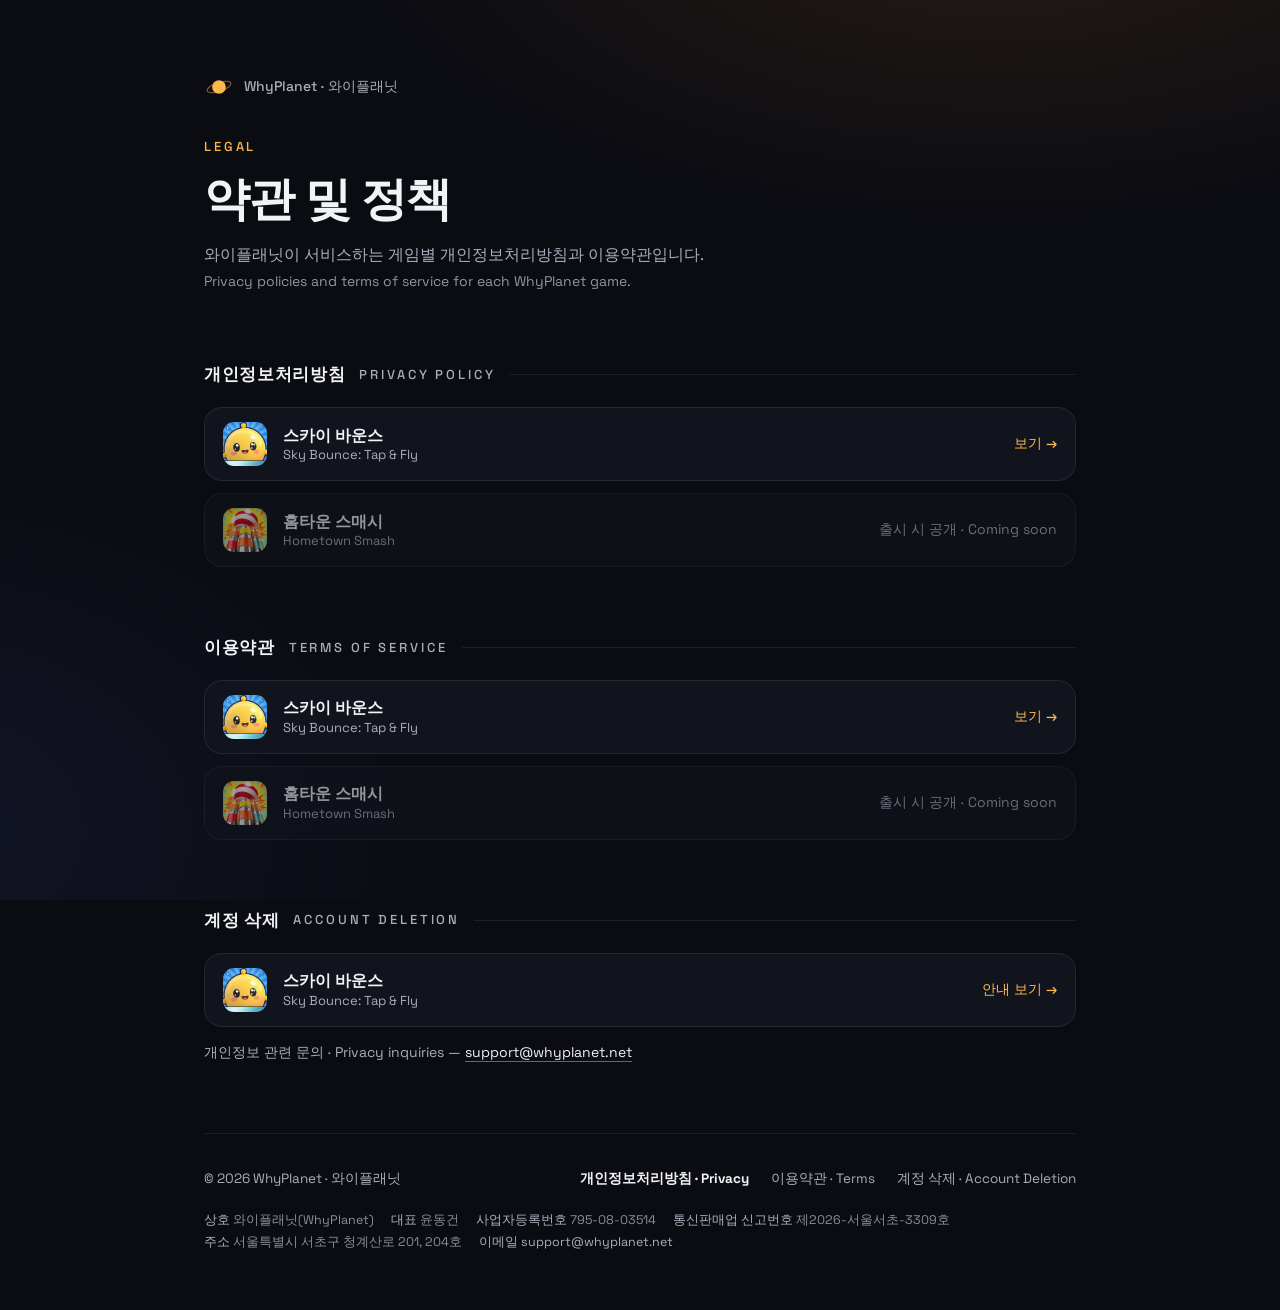
==== legal/index.html @ b54e80c0 "Legal: 회사 「약관 및 정책」 허브(/legal/) — 푸터 링크를 게임별 문서 허브로, sitemap · canonical - 게임이 둘(스카이 바운스 · 홈타운 스매시)이" ====
<!DOCTYPE html>
<html lang="ko">
<head>
<meta charset="UTF-8">
<meta name="viewport" content="width=device-width, initial-scale=1.0">
<title>약관 및 정책 · Legal — WhyPlanet 와이플래닛</title>
<meta name="description" content="와이플래닛(WhyPlanet)이 서비스하는 게임별 개인정보처리방침, 이용약관, 계정 삭제 안내.">
<link rel="canonical" href="https://whyplanet.net/legal/">
<meta property="og:title" content="약관 및 정책 · Legal — WhyPlanet">
<meta property="og:description" content="Privacy policies, terms of service and account deletion for WhyPlanet games.">
<meta property="og:url" content="https://whyplanet.net/legal/">
<link rel="icon" href="data:image/svg+xml,%3Csvg xmlns='http://www.w3.org/2000/svg' viewBox='0 0 64 64'%3E%3Ccircle cx='32' cy='32' r='14' fill='%23ffb84d'/%3E%3Cellipse cx='32' cy='32' rx='26' ry='9' fill='none' stroke='%23ffb84d' stroke-opacity='0.55' stroke-width='3' transform='rotate(-18 32 32)'/%3E%3C/svg%3E">
<link rel="preconnect" href="https://fonts.googleapis.com">
<link rel="preconnect" href="https://fonts.gstatic.com" crossorigin>
<link href="https://fonts.googleapis.com/css2?family=Space+Grotesk:wght@400;500;700&display=swap" rel="stylesheet">
<style>
:root {
  --bg: #0b0c12;
  --surface: #12141d;
  --line: rgba(255, 255, 255, 0.08);
  --ink: #f2f3f7;
  --ink-dim: #a9aebc;
  --amber: #ffb84d;
}
* { box-sizing: border-box; margin: 0; }
html { scroll-behavior: smooth; }
body {
  background: var(--bg);
  color: var(--ink);
  font-family: "Space Grotesk", -apple-system, BlinkMacSystemFont, "Apple SD Gothic Neo", "Noto Sans KR", "Segoe UI", sans-serif;
  line-height: 1.7;
  overflow-x: hidden;
}
.cosmos {
  position: fixed; inset: 0; z-index: -1;
  background:
    radial-gradient(1100px 520px at 78% -10%, rgba(255, 158, 46, 0.11), transparent 60%),
    radial-gradient(900px 600px at -8% 92%, rgba(90, 110, 255, 0.09), transparent 60%),
    var(--bg);
}
.wrap { max-width: 920px; margin: 0 auto; padding: 0 24px; }

/* ---- header ---- */
.head { padding: 72px 0 40px; }
.home {
  display: inline-flex; align-items: center; gap: 10px;
  color: var(--ink-dim); text-decoration: none; font-size: 14px; font-weight: 500;
  margin-bottom: 34px; transition: color 0.2s ease;
}
.home:hover { color: var(--amber); }
.home svg { width: 30px; height: 30px; }
.eyebrow {
  font-size: 13px; letter-spacing: 0.22em; text-transform: uppercase;
  color: var(--amber); font-weight: 500; margin-bottom: 14px;
}
h1 {
  font-size: clamp(32px, 5.5vw, 46px);
  line-height: 1.2; letter-spacing: -0.02em; font-weight: 700;
  margin-bottom: 14px; word-break: keep-all;
}
.lead { font-size: 16px; color: var(--ink-dim); max-width: 600px; word-break: keep-all; }
.lead .en { display: block; font-size: 14px; opacity: 0.85; margin-top: 2px; }

/* ---- sections ---- */
section { padding: 26px 0 40px; scroll-margin-top: 24px; }
.section-label {
  font-size: 13px; letter-spacing: 0.22em; text-transform: uppercase;
  color: var(--ink-dim); font-weight: 500; margin-bottom: 18px;
  display: flex; align-items: center; gap: 14px;
}
.section-label::after { content: ""; height: 1px; flex: 1; background: var(--line); }
.section-label b { color: var(--ink); font-weight: 700; letter-spacing: 0.04em; text-transform: none; font-size: 17px; }

.docs { display: grid; gap: 12px; }
.doc {
  display: flex; align-items: center; gap: 16px;
  min-height: 72px; padding: 14px 18px;
  background: var(--surface); border: 1px solid var(--line); border-radius: 18px;
  color: var(--ink); text-decoration: none;
  transition: border-color 0.2s ease, transform 0.2s ease;
}
a.doc:hover { border-color: rgba(255, 184, 77, 0.45); transform: translateY(-1px); }
.doc img { width: 44px; height: 44px; border-radius: 11px; flex-shrink: 0; }
.doc .name { flex: 1; min-width: 0; line-height: 1.35; word-break: keep-all; }
.doc .name b { display: block; font-size: 16px; font-weight: 700; }
.doc .name small { display: block; font-size: 13px; color: var(--ink-dim); }
.doc .go { color: var(--amber); font-size: 14px; font-weight: 500; white-space: nowrap; }
.doc.soon { opacity: 0.6; }
.doc.soon .go { color: var(--ink-dim); font-weight: 400; }

.note { font-size: 14px; color: var(--ink-dim); margin-top: 14px; word-break: keep-all; }
.note a { color: var(--ink); text-decoration: none; border-bottom: 1px solid rgba(255, 184, 77, 0.5); }
.note a:hover { color: var(--amber); }

/* ---- footer (index.html 과 같은 문법) ---- */
footer {
  border-top: 1px solid var(--line);
  margin-top: 28px; padding: 34px 0 56px;
  font-size: 13.5px; color: var(--ink-dim);
}
.footer-top {
  display: flex; flex-wrap: wrap; gap: 10px 26px;
  align-items: center; justify-content: space-between; margin-bottom: 18px;
}
footer nav { display: flex; flex-wrap: wrap; gap: 8px 22px; }
footer a { color: var(--ink-dim); text-decoration: none; transition: color 0.2s ease; }
footer a:hover { color: var(--amber); }
footer a.privacy { color: var(--ink); font-weight: 700; }
.biz { font-size: 12.5px; line-height: 1.8; color: rgba(169, 174, 188, 0.8); word-break: keep-all; }
.biz span { display: inline-block; margin-right: 14px; }
.biz b { font-weight: 500; color: var(--ink-dim); }
@media (max-width: 480px) {
  .wrap { padding: 0 16px; }
  .head { padding: 52px 0 28px; }
  .doc { gap: 12px; padding: 12px 14px; }
  .doc .go { font-size: 13px; }
  .go-en { display: none; }
}
</style>
</head>
<body>
<div class="cosmos" aria-hidden="true"></div>

<main class="wrap">
  <header class="head">
    <a class="home" href="/">
      <svg viewBox="0 0 92 92" fill="none" aria-hidden="true">
        <circle cx="46" cy="46" r="21" fill="#ffb84d"/>
        <ellipse cx="46" cy="46" rx="38" ry="13.5" stroke="rgba(255,184,77,0.5)" stroke-width="3" transform="rotate(-18 46 46)"/>
      </svg>
      WhyPlanet · 와이플래닛
    </a>
    <div class="eyebrow">Legal</div>
    <h1>약관 및 정책</h1>
    <p class="lead">와이플래닛이 서비스하는 게임별 개인정보처리방침과 이용약관입니다.
      <span class="en">Privacy policies and terms of service for each WhyPlanet game.</span></p>
  </header>

  <section id="privacy">
    <div class="section-label"><b>개인정보처리방침</b> Privacy Policy</div>
    <div class="docs">
      <a class="doc" href="/skybounce-legal/privacy.html">
        <img src="/assets/skybounce/icon-256.png" alt="" width="44" height="44">
        <span class="name"><b>스카이 바운스</b><small>Sky Bounce: Tap &amp; Fly</small></span>
        <span class="go">보기 →</span>
      </a>
      <div class="doc soon">
        <img src="/assets/hometown/icon-256.png" alt="" width="44" height="44">
        <span class="name"><b>홈타운 스매시</b><small>Hometown Smash</small></span>
        <span class="go">출시 시 공개<span class="go-en"> · Coming soon</span></span>
      </div>
    </div>
  </section>

  <section id="terms">
    <div class="section-label"><b>이용약관</b> Terms of Service</div>
    <div class="docs">
      <a class="doc" href="/skybounce-legal/terms.html">
        <img src="/assets/skybounce/icon-256.png" alt="" width="44" height="44">
        <span class="name"><b>스카이 바운스</b><small>Sky Bounce: Tap &amp; Fly</small></span>
        <span class="go">보기 →</span>
      </a>
      <div class="doc soon">
        <img src="/assets/hometown/icon-256.png" alt="" width="44" height="44">
        <span class="name"><b>홈타운 스매시</b><small>Hometown Smash</small></span>
        <span class="go">출시 시 공개<span class="go-en"> · Coming soon</span></span>
      </div>
    </div>
  </section>

  <section id="account-deletion">
    <div class="section-label"><b>계정 삭제</b> Account Deletion</div>
    <div class="docs">
      <a class="doc" href="/skybounce-legal/account-deletion.html">
        <img src="/assets/skybounce/icon-256.png" alt="" width="44" height="44">
        <span class="name"><b>스카이 바운스</b><small>Sky Bounce: Tap &amp; Fly</small></span>
        <span class="go">안내 보기 →</span>
      </a>
    </div>
    <p class="note">개인정보 관련 문의 · Privacy inquiries — <a href="mailto:support@whyplanet.net">support@whyplanet.net</a></p>
  </section>

  <footer>
    <div class="footer-top">
      <div>© 2026 WhyPlanet · 와이플래닛</div>
      <nav>
        <a class="privacy" href="#privacy">개인정보처리방침 · Privacy</a>
        <a href="#terms">이용약관 · Terms</a>
        <a href="#account-deletion">계정 삭제 · Account Deletion</a>
      </nav>
    </div>
    <!-- 전자상거래법 사업자 정보 표시 -->
    <address class="biz" style="font-style: normal;">
      <span><b>상호</b> 와이플래닛(WhyPlanet)</span>
      <span><b>대표</b> 윤동건</span>
      <span><b>사업자등록번호</b> 795-08-03514</span>
      <span><b>통신판매업 신고번호</b> 제2026-서울서초-3309호</span><br>
      <span><b>주소</b> 서울특별시 서초구 청계산로 201, 204호</span>
      <span><b>이메일</b> <a href="mailto:support@whyplanet.net">support@whyplanet.net</a></span>
    </address>
  </footer>
</main>
</body>
</html>
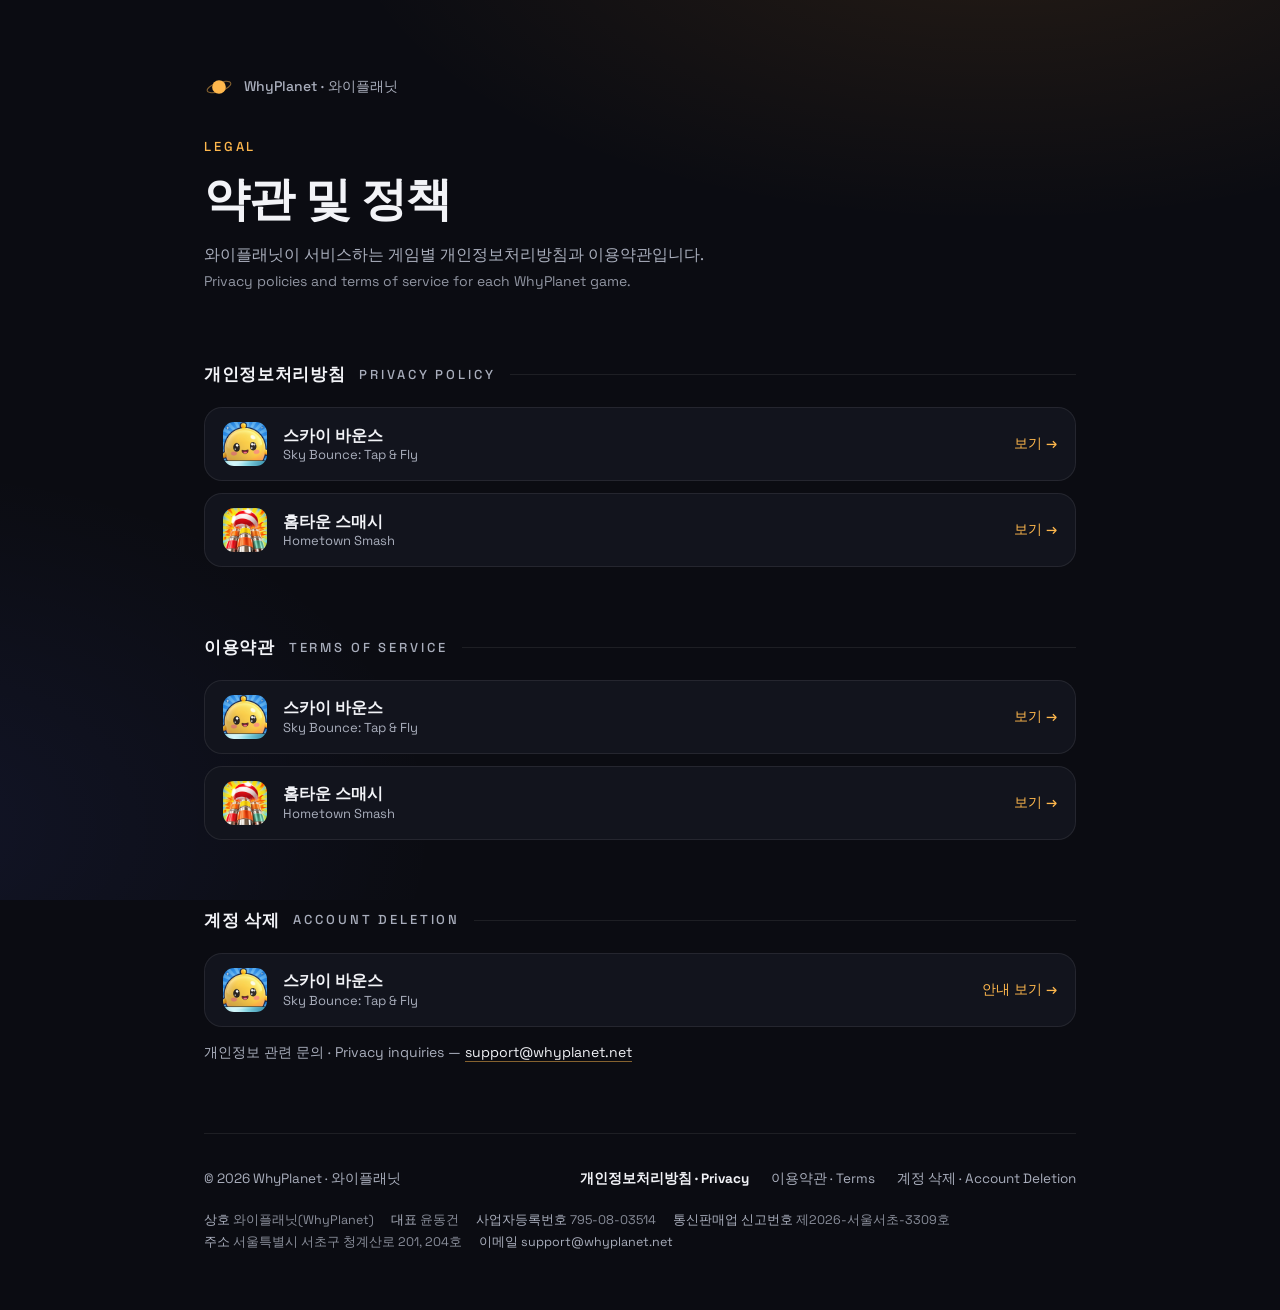
==== commit 084ac400: "legal: Sky Bounce·Hometown Smash 약관을 사이트 저장소 한 곳으로 — skybounce-legal/(why-planet/skybounce-legal 364" ====
--- a/legal/index.html
+++ b/legal/index.html
@@ -9,7 +9,13 @@
 <meta property="og:title" content="약관 및 정책 · Legal — WhyPlanet">
 <meta property="og:description" content="Privacy policies, terms of service and account deletion for WhyPlanet games.">
 <meta property="og:url" content="https://whyplanet.net/legal/">
-<link rel="icon" href="data:image/svg+xml,%3Csvg xmlns='http://www.w3.org/2000/svg' viewBox='0 0 64 64'%3E%3Ccircle cx='32' cy='32' r='14' fill='%23ffb84d'/%3E%3Cellipse cx='32' cy='32' rx='26' ry='9' fill='none' stroke='%23ffb84d' stroke-opacity='0.55' stroke-width='3' transform='rotate(-18 32 32)'/%3E%3C/svg%3E">
+<meta property="og:site_name" content="WhyPlanet">
+<link rel="icon" href="/favicon.ico" sizes="48x48">
+<link rel="icon" href="/icon-96.png" type="image/png" sizes="96x96">
+<link rel="icon" href="/icon-192.png" type="image/png" sizes="192x192">
+<link rel="apple-touch-icon" href="/apple-touch-icon.png">
+<link rel="manifest" href="/site.webmanifest">
+<meta name="theme-color" content="#0b0c12">
 <link rel="preconnect" href="https://fonts.googleapis.com">
 <link rel="preconnect" href="https://fonts.gstatic.com" crossorigin>
 <link href="https://fonts.googleapis.com/css2?family=Space+Grotesk:wght@400;500;700&display=swap" rel="stylesheet">
@@ -144,11 +150,11 @@
         <span class="name"><b>스카이 바운스</b><small>Sky Bounce: Tap &amp; Fly</small></span>
         <span class="go">보기 →</span>
       </a>
-      <div class="doc soon">
+      <a class="doc" href="/hometown-legal/privacy.html">
         <img src="/assets/hometown/icon-256.png" alt="" width="44" height="44">
         <span class="name"><b>홈타운 스매시</b><small>Hometown Smash</small></span>
-        <span class="go">출시 시 공개<span class="go-en"> · Coming soon</span></span>
-      </div>
+        <span class="go">보기 →</span>
+      </a>
     </div>
   </section>
 
@@ -160,11 +166,11 @@
         <span class="name"><b>스카이 바운스</b><small>Sky Bounce: Tap &amp; Fly</small></span>
         <span class="go">보기 →</span>
       </a>
-      <div class="doc soon">
+      <a class="doc" href="/hometown-legal/terms.html">
         <img src="/assets/hometown/icon-256.png" alt="" width="44" height="44">
         <span class="name"><b>홈타운 스매시</b><small>Hometown Smash</small></span>
-        <span class="go">출시 시 공개<span class="go-en"> · Coming soon</span></span>
-      </div>
+        <span class="go">보기 →</span>
+      </a>
     </div>
   </section>
 
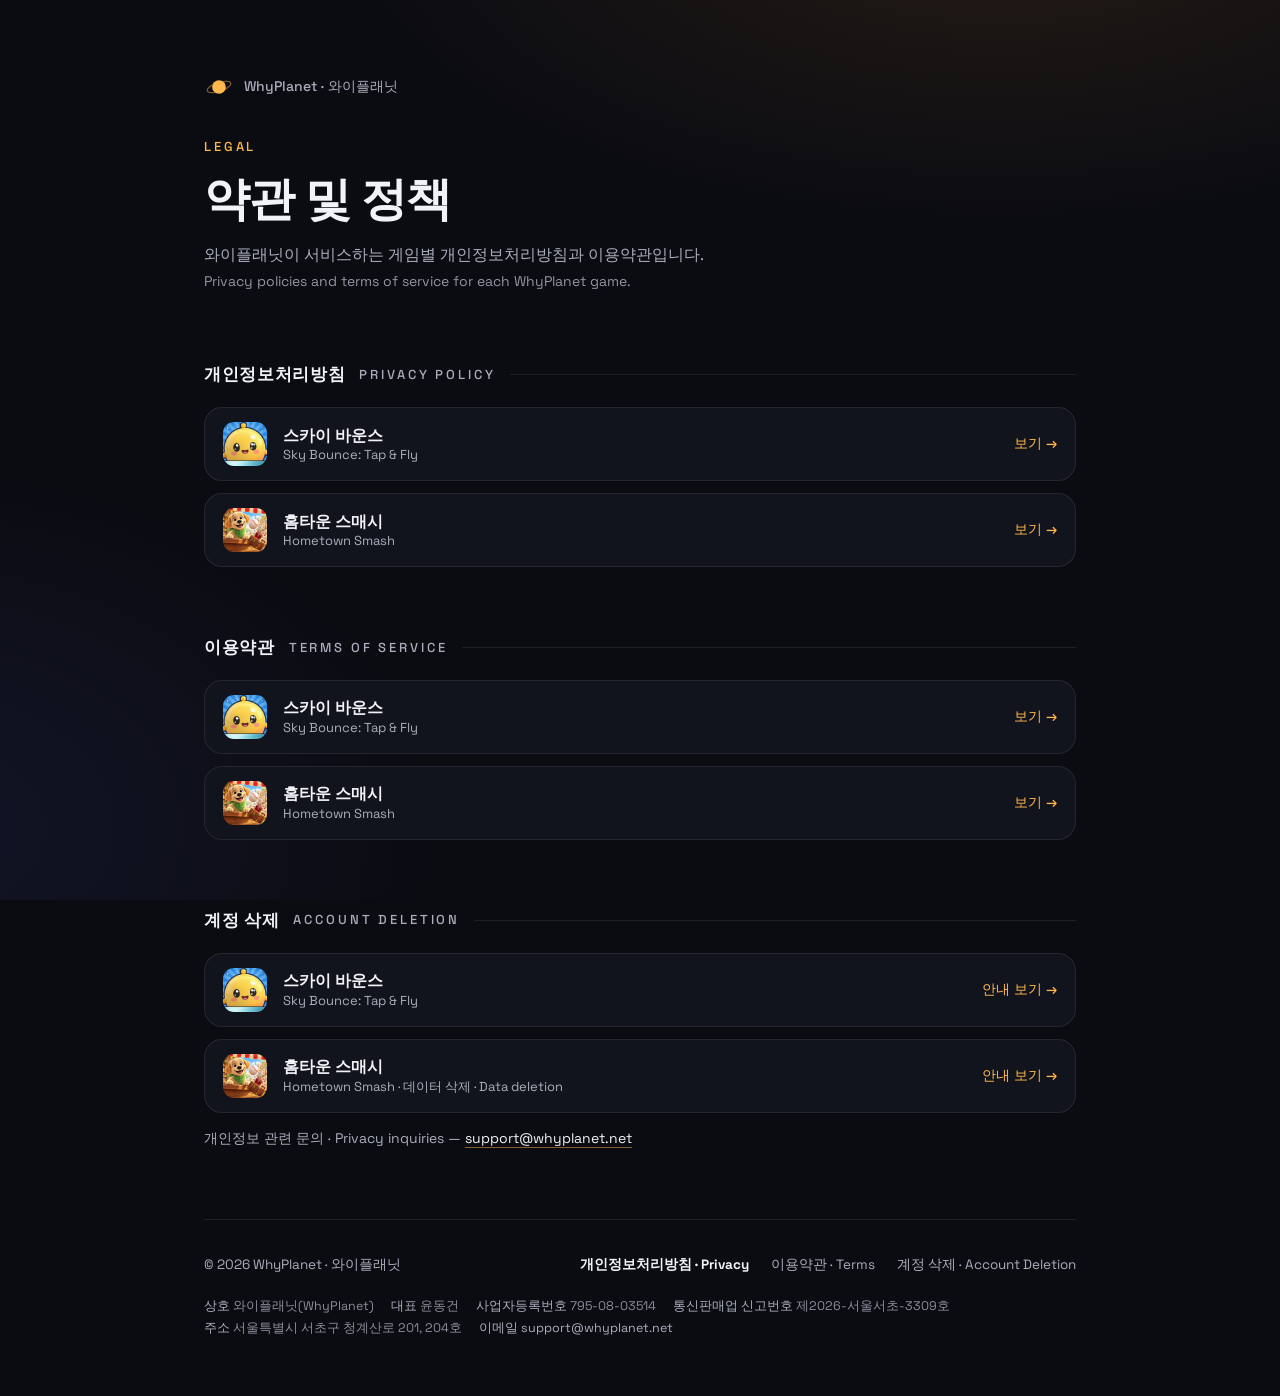
==== commit 9270adf1: "home: 홈타운 스매시 카드 최신화 — 새 앱 아이콘, 스토어와 같은 소개(패티 할머니 잡화점·500판·보물 100개+), 상태 「심사 중 · 캐나다·호주 먼저 출시」, 한·영 " ====
--- a/legal/index.html
+++ b/legal/index.html
@@ -182,6 +182,11 @@
         <span class="name"><b>스카이 바운스</b><small>Sky Bounce: Tap &amp; Fly</small></span>
         <span class="go">안내 보기 →</span>
       </a>
+      <a class="doc" href="/hometown-legal/data-deletion.html">
+        <img src="/assets/hometown/icon-256.png" alt="" width="44" height="44">
+        <span class="name"><b>홈타운 스매시</b><small>Hometown Smash · 데이터 삭제 · Data deletion</small></span>
+        <span class="go">안내 보기 →</span>
+      </a>
     </div>
     <p class="note">개인정보 관련 문의 · Privacy inquiries — <a href="mailto:support@whyplanet.net">support@whyplanet.net</a></p>
   </section>
